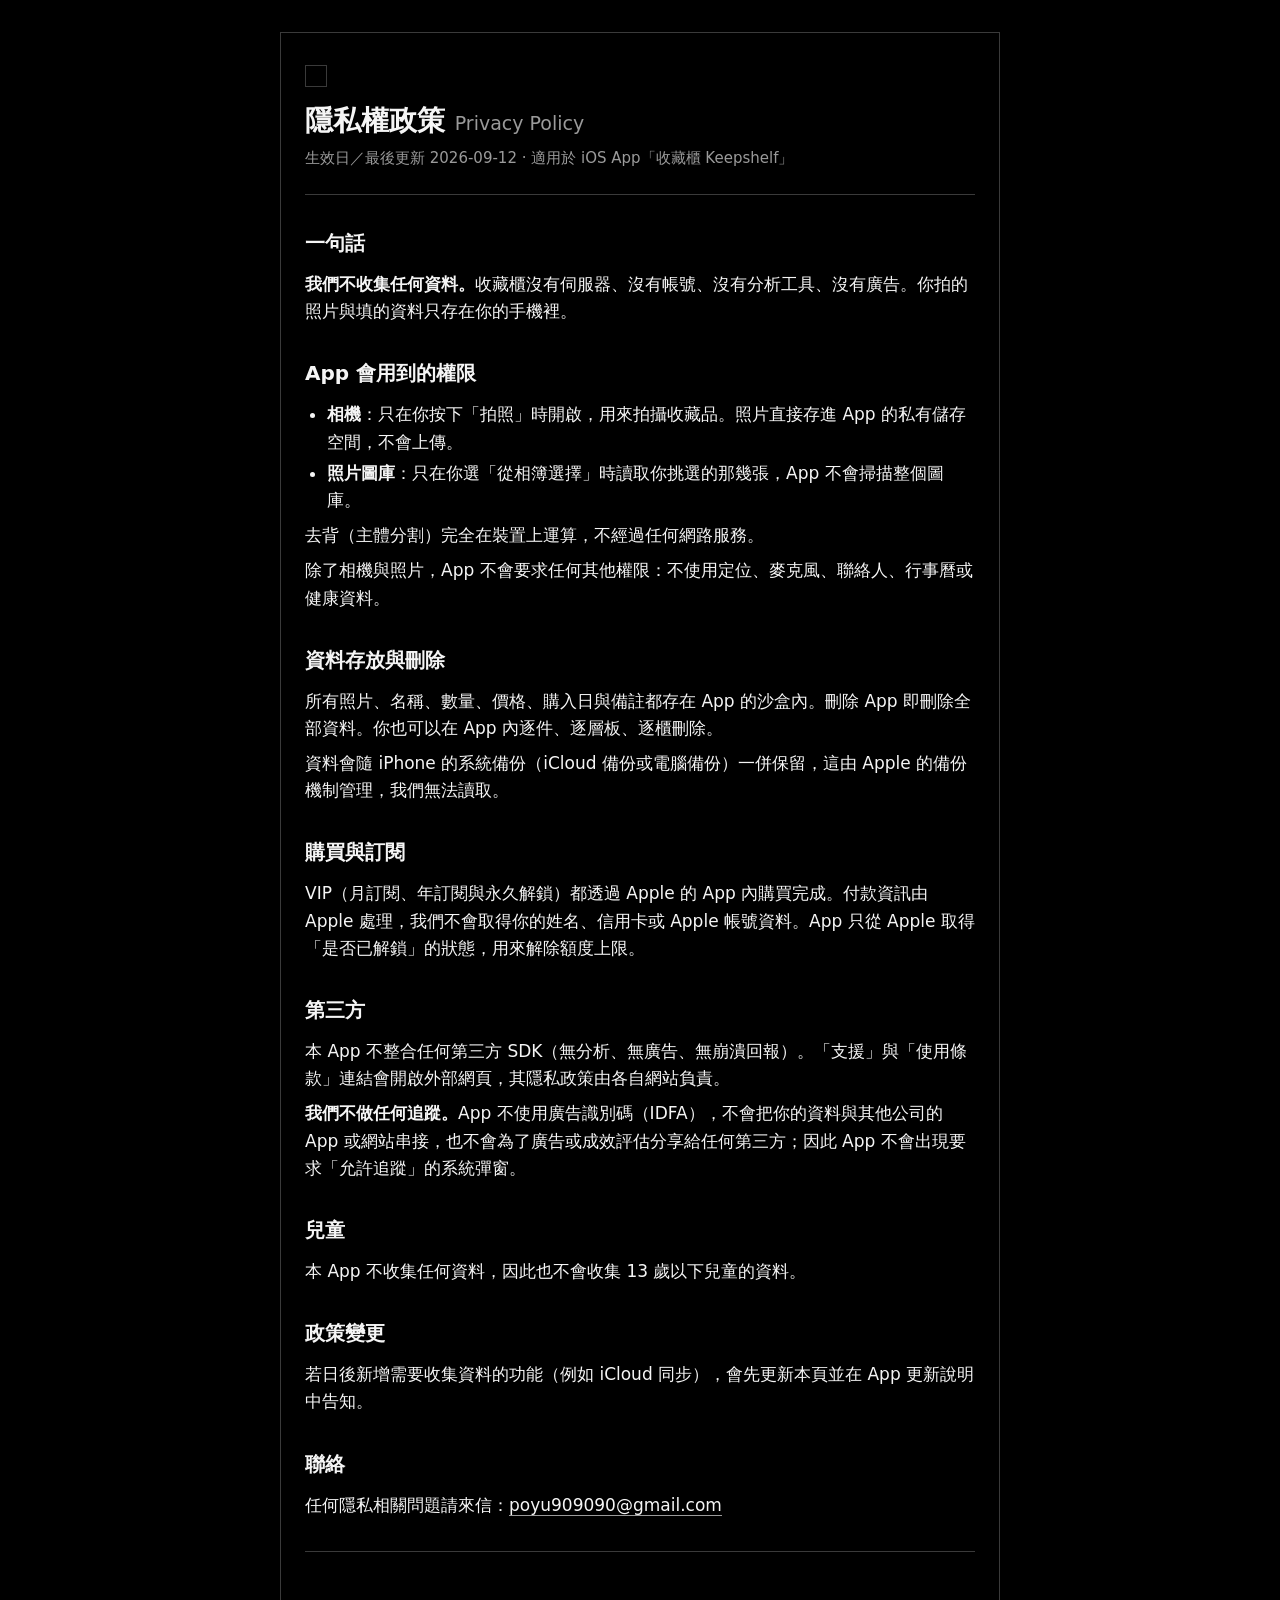
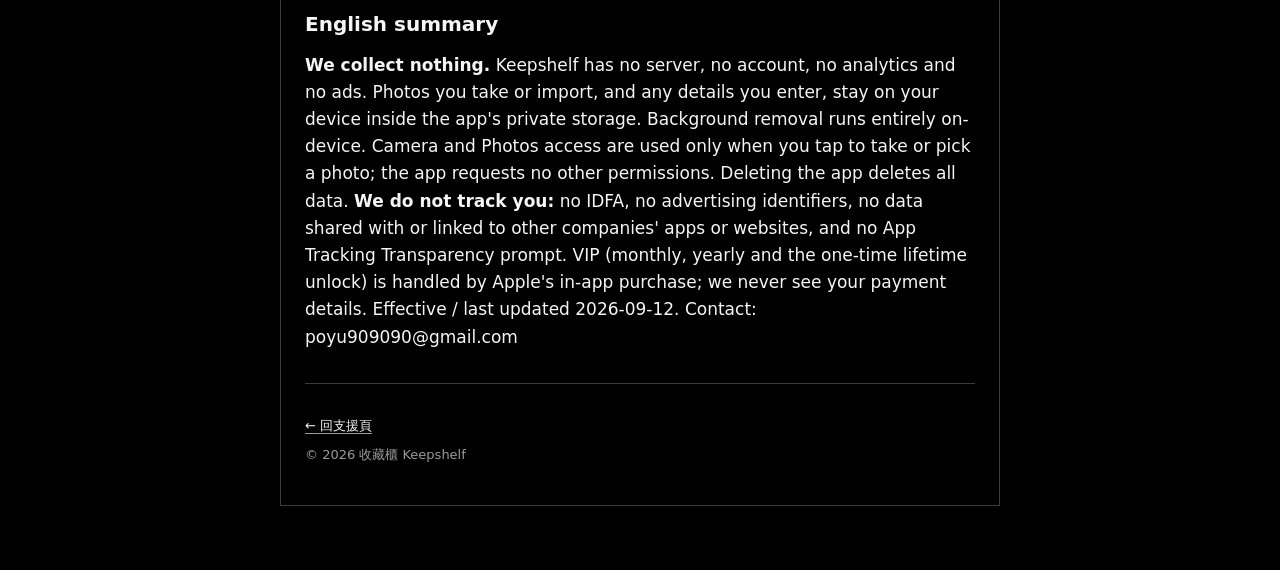
==== privacy.html @ c6007f99 "Add support and privacy pages for Keepshelf" ====
<!doctype html>
<html lang="zh-Hant">
<head>
<meta charset="utf-8">
<meta name="viewport" content="width=device-width, initial-scale=1">
<title>收藏櫃 Keepshelf — 隱私權政策</title>
<link rel="stylesheet" href="style.css">
</head>
<body>
<main class="panel">
  <header class="hero">
    <div class="mark" aria-hidden="true"></div>
    <h1>隱私權政策 <span class="en">Privacy Policy</span></h1>
    <p class="tagline">生效日／最後更新 2026-09-12 · 適用於 iOS App「收藏櫃 Keepshelf」</p>
  </header>

  <section>
    <h2>一句話</h2>
    <p><strong>我們不收集任何資料。</strong>收藏櫃沒有伺服器、沒有帳號、沒有分析工具、沒有廣告。你拍的照片與填的資料只存在你的手機裡。</p>
  </section>

  <section>
    <h2>App 會用到的權限</h2>
    <ul>
      <li><strong>相機</strong>：只在你按下「拍照」時開啟，用來拍攝收藏品。照片直接存進 App 的私有儲存空間，不會上傳。</li>
      <li><strong>照片圖庫</strong>：只在你選「從相簿選擇」時讀取你挑選的那幾張，App 不會掃描整個圖庫。</li>
    </ul>
    <p>去背（主體分割）完全在裝置上運算，不經過任何網路服務。</p>
    <p>除了相機與照片，App 不會要求任何其他權限：不使用定位、麥克風、聯絡人、行事曆或健康資料。</p>
  </section>

  <section>
    <h2>資料存放與刪除</h2>
    <p>所有照片、名稱、數量、價格、購入日與備註都存在 App 的沙盒內。刪除 App 即刪除全部資料。你也可以在 App 內逐件、逐層板、逐櫃刪除。</p>
    <p>資料會隨 iPhone 的系統備份（iCloud 備份或電腦備份）一併保留，這由 Apple 的備份機制管理，我們無法讀取。</p>
  </section>

  <section>
    <h2>購買與訂閱</h2>
    <p>VIP（月訂閱、年訂閱與永久解鎖）都透過 Apple 的 App 內購買完成。付款資訊由 Apple 處理，我們不會取得你的姓名、信用卡或 Apple 帳號資料。App 只從 Apple 取得「是否已解鎖」的狀態，用來解除額度上限。</p>
  </section>

  <section>
    <h2>第三方</h2>
    <p>本 App 不整合任何第三方 SDK（無分析、無廣告、無崩潰回報）。「支援」與「使用條款」連結會開啟外部網頁，其隱私政策由各自網站負責。</p>
    <p><strong>我們不做任何追蹤。</strong>App 不使用廣告識別碼（IDFA），不會把你的資料與其他公司的 App 或網站串接，也不會為了廣告或成效評估分享給任何第三方；因此 App 不會出現要求「允許追蹤」的系統彈窗。</p>
  </section>

  <section>
    <h2>兒童</h2>
    <p>本 App 不收集任何資料，因此也不會收集 13 歲以下兒童的資料。</p>
  </section>

  <section>
    <h2>政策變更</h2>
    <p>若日後新增需要收集資料的功能（例如 iCloud 同步），會先更新本頁並在 App 更新說明中告知。</p>
  </section>

  <section>
    <h2>聯絡</h2>
    <p>任何隱私相關問題請來信：<a href="mailto:poyu909090@gmail.com">poyu909090@gmail.com</a></p>
  </section>

  <section class="en-block" lang="en">
    <h2>English summary</h2>
    <p><strong>We collect nothing.</strong> Keepshelf has no server, no account, no analytics and no ads. Photos you take or import, and any details you enter, stay on your device inside the app's private storage. Background removal runs entirely on-device. Camera and Photos access are used only when you tap to take or pick a photo; the app requests no other permissions. Deleting the app deletes all data. <strong>We do not track you:</strong> no IDFA, no advertising identifiers, no data shared with or linked to other companies' apps or websites, and no App Tracking Transparency prompt. VIP (monthly, yearly and the one-time lifetime unlock) is handled by Apple's in-app purchase; we never see your payment details. Effective / last updated 2026-09-12. Contact: poyu909090@gmail.com</p>
  </section>

  <footer>
    <p><a href="index.html">← 回支援頁</a></p>
    <p class="sub">© 2026 收藏櫃 Keepshelf</p>
  </footer>
</main>
</body>
</html>
---- style.css ----
/* 收藏櫃 Keepshelf 支援站 — 方向 G「暗房聚光」:根目錄 DESIGN.md §1 黑 · 細框 · 內容色。
   值對齊 DesignTokens.swift(§4 色 7 個 / §6 間距 4-32 / 圓角 0-4-8-pill / 線 1px);
   §2 原則:純黑底、1px hairline 承重、系統字、選中=反白。禁漸層 / 陰影 / 材質 / chrome 彩色。 */
:root {
  --bg: #000000;        /* §4 bg：畫面底、卡面 */
  --surface: #161616;   /* §4 surface：必須有面的東西（details、footer 磚） */
  --hairline: #3A3A3A;  /* §4 hairline：所有 1px 邊 */
  --ink: #F5F5F5;       /* §4 ink：主文、反白填底 */
  --sub: #9A9A9A;       /* §4 sub：唯一一階次文灰 */
  --on-fill: #000000;   /* §4 onFill：ink 填底上的字 */
  --space1: 4px; --space2: 8px; --space3: 12px; --space4: 16px; --space5: 24px; --space6: 32px;
  --radius-m: 4px; --radius-l: 8px;
}
* { box-sizing: border-box; }
html { color-scheme: dark; }
body {
  margin: 0; background: var(--bg); color: var(--ink);
  /* §5：系統 SF，繁中回退 PingFang 是正解不是代價。不捆綁字型、不用等寬 */
  font: 17px/1.6 -apple-system, BlinkMacSystemFont, system-ui, "PingFang TC",
        "Noto Sans TC", "Helvetica Neue", sans-serif;
  -webkit-font-smoothing: antialiased;
  padding: var(--space6) var(--space4) 64px;
}
/* §2 原則 3：框承重、面不承重 —— 卡面與底同色，存在感由 1px 線給 */
.panel {
  max-width: 720px; margin: 0 auto; background: var(--bg);
  border: 1px solid var(--hairline); border-radius: 0; /* §6 radiusS 0：直角是 G 的簽名 */
  padding: var(--space6) var(--space5);
}
.hero { border-bottom: 1px solid var(--hairline); padding-bottom: var(--space5); margin-bottom: var(--space2); }
/* 字標＝App Icon 的語法：一根細框圍著一件孤品 */
.mark {
  width: 22px; height: 22px; background: var(--bg);
  border: 1px solid var(--hairline); margin-bottom: var(--space4);
}
h1 { font-size: 28px; line-height: 1.25; font-weight: 600; margin: 0 0 var(--space2); }
h1 .en { color: var(--sub); font-weight: 400; font-size: 19px; }
.tagline { color: var(--sub); margin: 0; font-size: 15px; }
h2 { font-size: 20px; font-weight: 600; margin: var(--space6) 0 var(--space3); }
p { margin: var(--space2) 0; }
ul { padding-left: 22px; margin: var(--space2) 0; }
li { margin: var(--space1) 0; }
strong { font-weight: 600; }
a { color: var(--ink); text-decoration: none; border-bottom: 1px solid var(--sub); }
/* §2 原則 4：選中／作用中 = ink 反白，全站唯一的強調語法 */
a:hover, a:focus-visible { background: var(--ink); color: var(--on-fill); border-bottom-color: var(--ink); }
details {
  background: var(--surface); border: 1px solid var(--hairline); border-radius: var(--radius-m);
  margin: var(--space2) 0; padding: var(--space3) var(--space4);
}
summary { cursor: pointer; font-weight: 500; font-size: 15px; }
details p { color: var(--sub); margin-bottom: 0; }
.en-block { margin-top: var(--space6); padding-top: var(--space5); border-top: 1px solid var(--hairline); }
footer { margin-top: var(--space6); padding-top: var(--space5); border-top: 1px solid var(--hairline); color: var(--sub); font-size: 13px; }
footer .sub { color: var(--sub); }
@media (max-width: 480px) {
  body { padding: var(--space4) var(--space2) 48px; }
  .panel { padding: var(--space5) var(--space4); }
  h1 { font-size: 24px; }
}
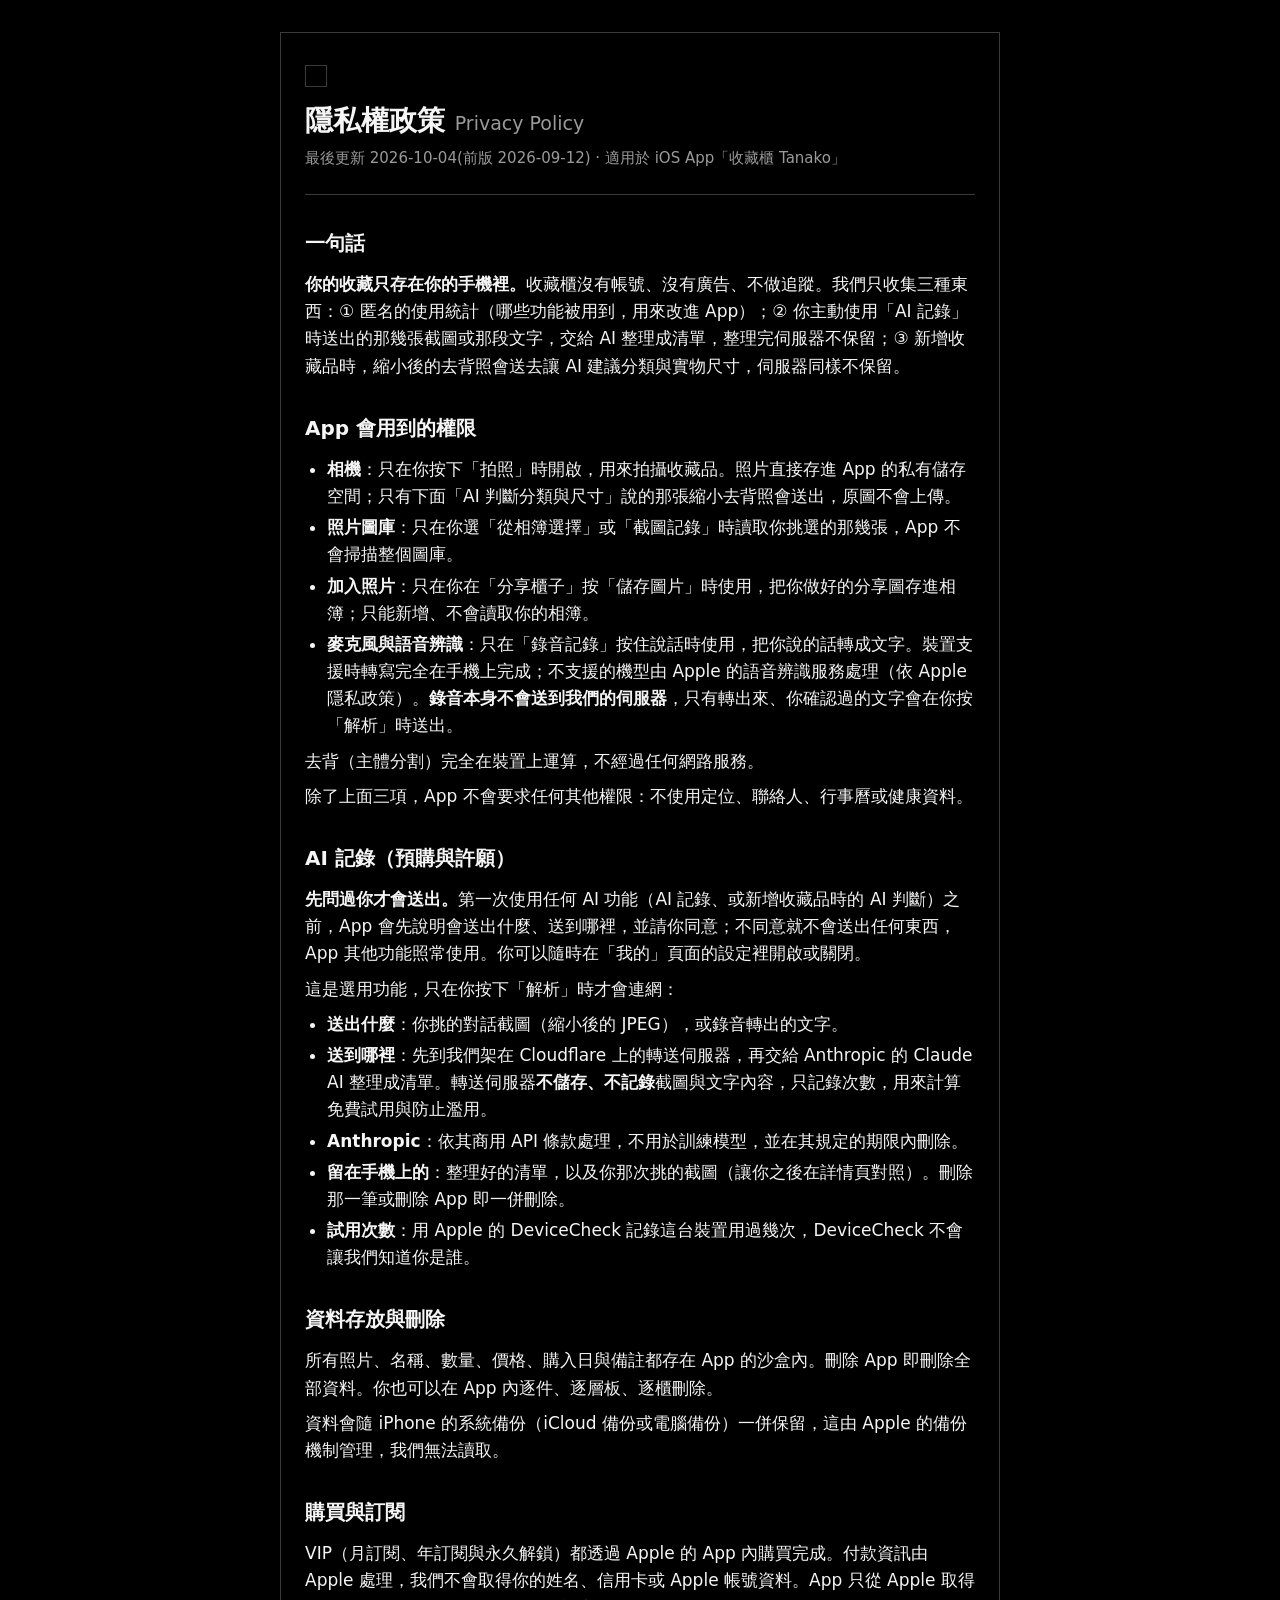
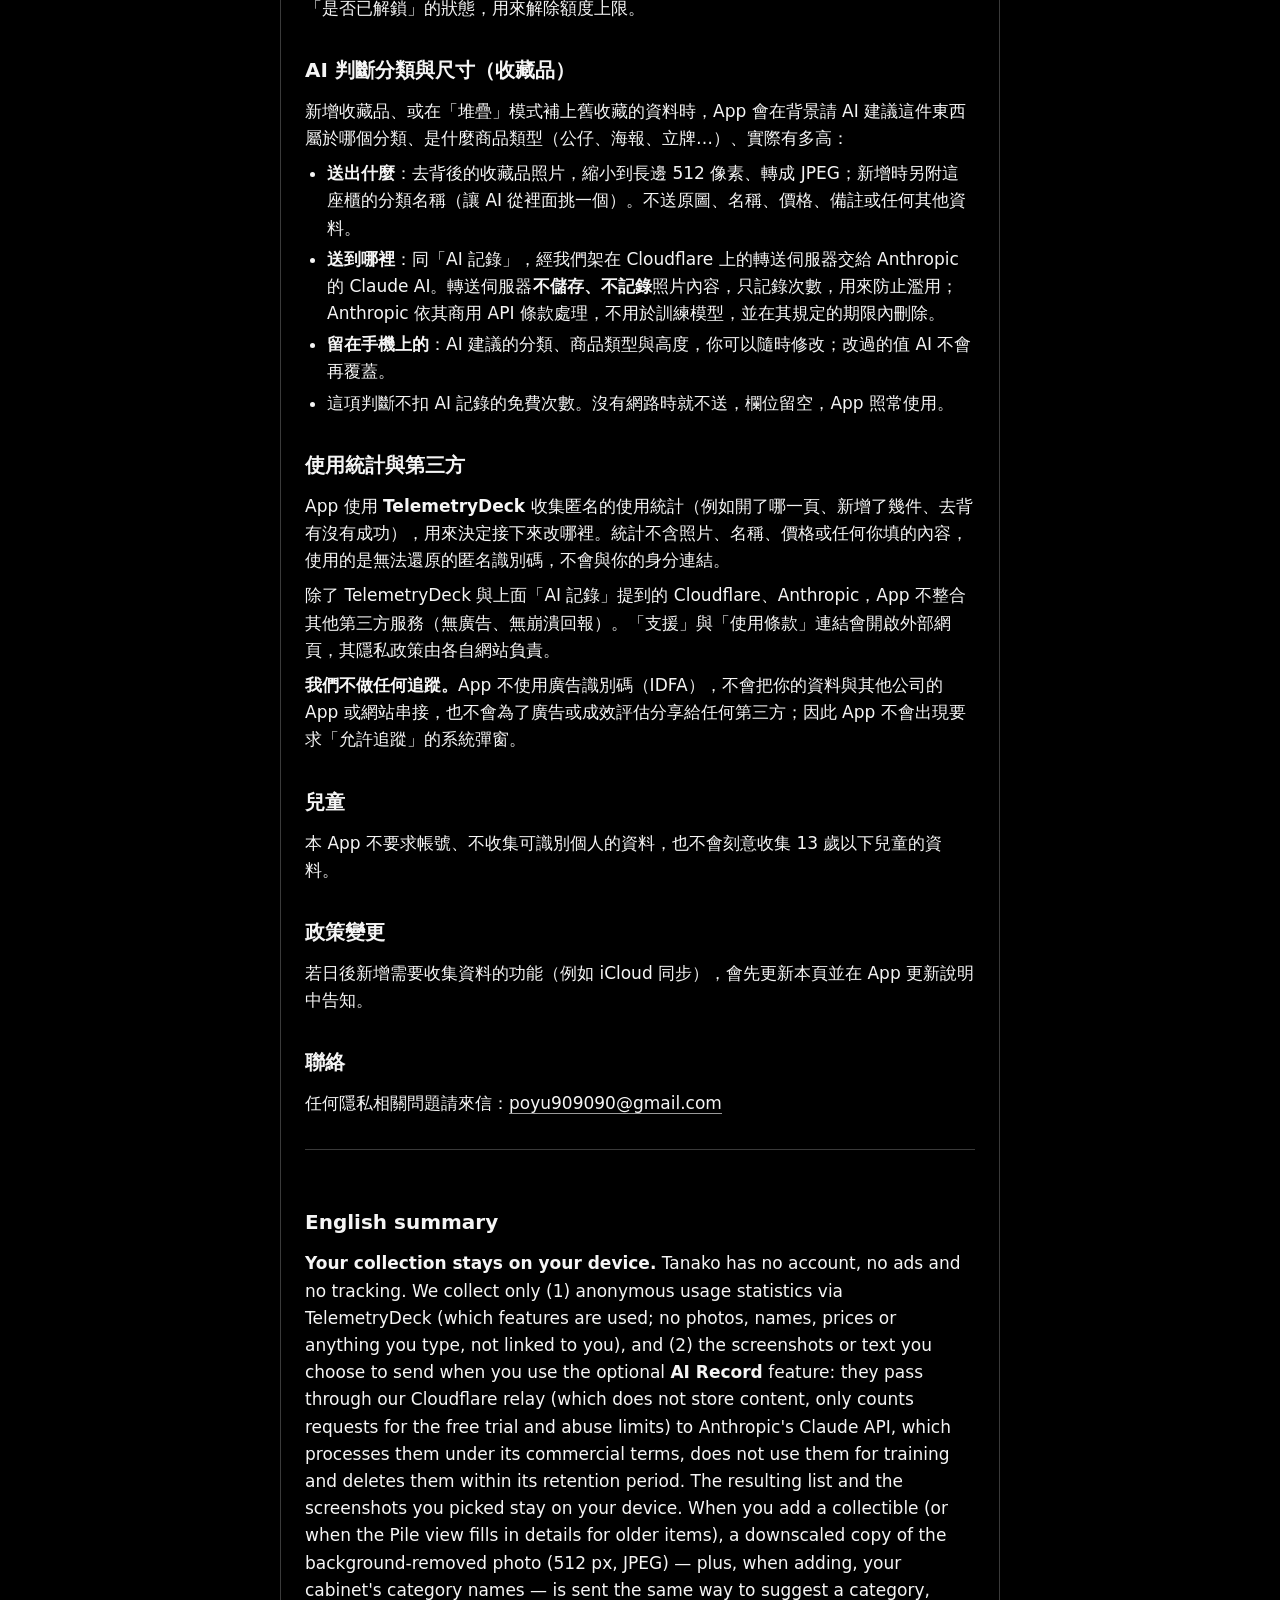
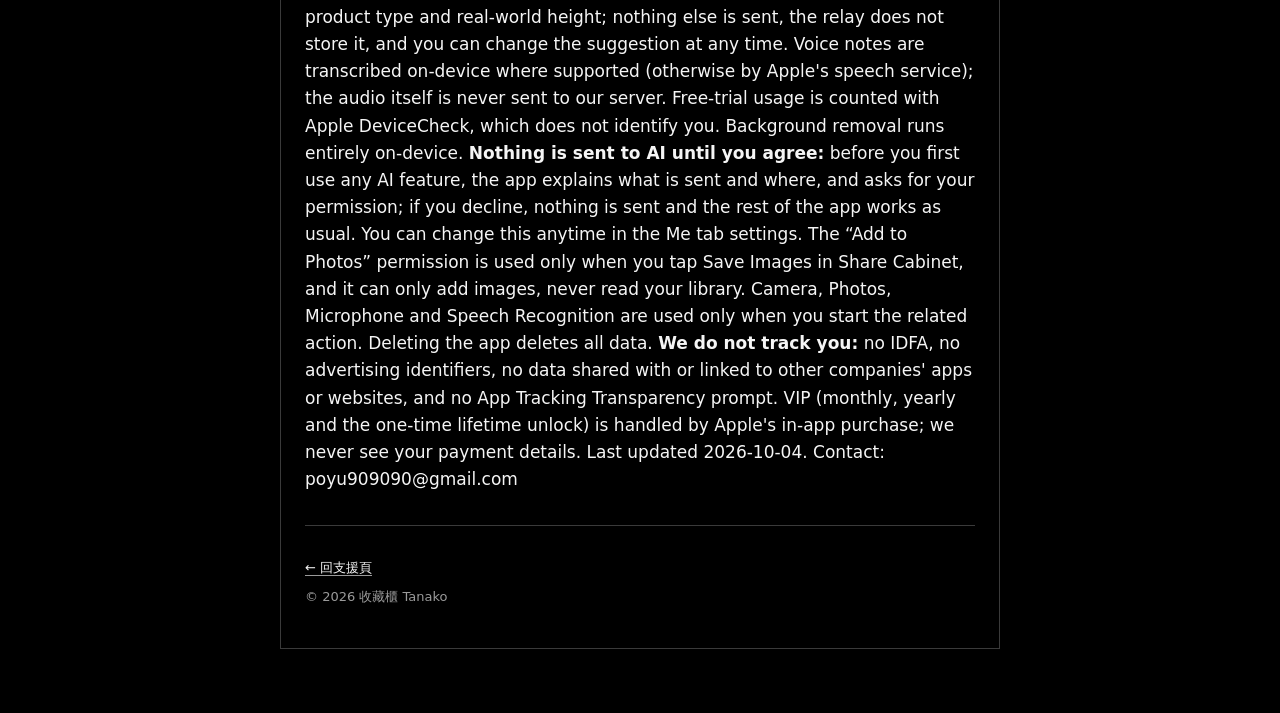
==== commit 6cddb830: "Add files via upload" ====
--- a/privacy.html
+++ b/privacy.html
@@ -3,7 +3,7 @@
 <head>
 <meta charset="utf-8">
 <meta name="viewport" content="width=device-width, initial-scale=1">
-<title>收藏櫃 Keepshelf — 隱私權政策</title>
+<title>收藏櫃 Tanako — 隱私權政策</title>
 <link rel="stylesheet" href="style.css">
 </head>
 <body>
@@ -11,22 +11,37 @@
   <header class="hero">
     <div class="mark" aria-hidden="true"></div>
     <h1>隱私權政策 <span class="en">Privacy Policy</span></h1>
-    <p class="tagline">生效日／最後更新 2026-09-12 · 適用於 iOS App「收藏櫃 Keepshelf」</p>
+    <p class="tagline">最後更新 2026-10-04(前版 2026-09-12) · 適用於 iOS App「收藏櫃 Tanako」</p>
   </header>
 
   <section>
     <h2>一句話</h2>
-    <p><strong>我們不收集任何資料。</strong>收藏櫃沒有伺服器、沒有帳號、沒有分析工具、沒有廣告。你拍的照片與填的資料只存在你的手機裡。</p>
+    <p><strong>你的收藏只存在你的手機裡。</strong>收藏櫃沒有帳號、沒有廣告、不做追蹤。我們只收集三種東西：① 匿名的使用統計（哪些功能被用到，用來改進 App）；② 你主動使用「AI 記錄」時送出的那幾張截圖或那段文字，交給 AI 整理成清單，整理完伺服器不保留；③ 新增收藏品時，縮小後的去背照會送去讓 AI 建議分類與實物尺寸，伺服器同樣不保留。</p>
   </section>
 
   <section>
     <h2>App 會用到的權限</h2>
     <ul>
-      <li><strong>相機</strong>：只在你按下「拍照」時開啟，用來拍攝收藏品。照片直接存進 App 的私有儲存空間，不會上傳。</li>
-      <li><strong>照片圖庫</strong>：只在你選「從相簿選擇」時讀取你挑選的那幾張，App 不會掃描整個圖庫。</li>
+      <li><strong>相機</strong>：只在你按下「拍照」時開啟，用來拍攝收藏品。照片直接存進 App 的私有儲存空間；只有下面「AI 判斷分類與尺寸」說的那張縮小去背照會送出，原圖不會上傳。</li>
+      <li><strong>照片圖庫</strong>：只在你選「從相簿選擇」或「截圖記錄」時讀取你挑選的那幾張，App 不會掃描整個圖庫。</li>
+      <li><strong>加入照片</strong>：只在你在「分享櫃子」按「儲存圖片」時使用，把你做好的分享圖存進相簿；只能新增、不會讀取你的相簿。</li>
+      <li><strong>麥克風與語音辨識</strong>：只在「錄音記錄」按住說話時使用，把你說的話轉成文字。裝置支援時轉寫完全在手機上完成；不支援的機型由 Apple 的語音辨識服務處理（依 Apple 隱私政策）。<strong>錄音本身不會送到我們的伺服器</strong>，只有轉出來、你確認過的文字會在你按「解析」時送出。</li>
     </ul>
     <p>去背（主體分割）完全在裝置上運算，不經過任何網路服務。</p>
-    <p>除了相機與照片，App 不會要求任何其他權限：不使用定位、麥克風、聯絡人、行事曆或健康資料。</p>
+    <p>除了上面三項，App 不會要求任何其他權限：不使用定位、聯絡人、行事曆或健康資料。</p>
+  </section>
+
+  <section>
+    <h2>AI 記錄（預購與許願）</h2>
+    <p><strong>先問過你才會送出。</strong>第一次使用任何 AI 功能（AI 記錄、或新增收藏品時的 AI 判斷）之前，App 會先說明會送出什麼、送到哪裡，並請你同意；不同意就不會送出任何東西，App 其他功能照常使用。你可以隨時在「我的」頁面的設定裡開啟或關閉。</p>
+    <p>這是選用功能，只在你按下「解析」時才會連網：</p>
+    <ul>
+      <li><strong>送出什麼</strong>：你挑的對話截圖（縮小後的 JPEG），或錄音轉出的文字。</li>
+      <li><strong>送到哪裡</strong>：先到我們架在 Cloudflare 上的轉送伺服器，再交給 Anthropic 的 Claude AI 整理成清單。轉送伺服器<strong>不儲存、不記錄</strong>截圖與文字內容，只記錄次數，用來計算免費試用與防止濫用。</li>
+      <li><strong>Anthropic</strong>：依其商用 API 條款處理，不用於訓練模型，並在其規定的期限內刪除。</li>
+      <li><strong>留在手機上的</strong>：整理好的清單，以及你那次挑的截圖（讓你之後在詳情頁對照）。刪除那一筆或刪除 App 即一併刪除。</li>
+      <li><strong>試用次數</strong>：用 Apple 的 DeviceCheck 記錄這台裝置用過幾次，DeviceCheck 不會讓我們知道你是誰。</li>
+    </ul>
   </section>
 
   <section>
@@ -41,14 +56,26 @@
   </section>
 
   <section>
-    <h2>第三方</h2>
-    <p>本 App 不整合任何第三方 SDK（無分析、無廣告、無崩潰回報）。「支援」與「使用條款」連結會開啟外部網頁，其隱私政策由各自網站負責。</p>
+    <h2>AI 判斷分類與尺寸（收藏品）</h2>
+    <p>新增收藏品、或在「堆疊」模式補上舊收藏的資料時，App 會在背景請 AI 建議這件東西屬於哪個分類、是什麼商品類型（公仔、海報、立牌…）、實際有多高：</p>
+    <ul>
+      <li><strong>送出什麼</strong>：去背後的收藏品照片，縮小到長邊 512 像素、轉成 JPEG；新增時另附這座櫃的分類名稱（讓 AI 從裡面挑一個）。不送原圖、名稱、價格、備註或任何其他資料。</li>
+      <li><strong>送到哪裡</strong>：同「AI 記錄」，經我們架在 Cloudflare 上的轉送伺服器交給 Anthropic 的 Claude AI。轉送伺服器<strong>不儲存、不記錄</strong>照片內容，只記錄次數，用來防止濫用；Anthropic 依其商用 API 條款處理，不用於訓練模型，並在其規定的期限內刪除。</li>
+      <li><strong>留在手機上的</strong>：AI 建議的分類、商品類型與高度，你可以隨時修改；改過的值 AI 不會再覆蓋。</li>
+      <li>這項判斷不扣 AI 記錄的免費次數。沒有網路時就不送，欄位留空，App 照常使用。</li>
+    </ul>
+  </section>
+
+  <section>
+    <h2>使用統計與第三方</h2>
+    <p>App 使用 <strong>TelemetryDeck</strong> 收集匿名的使用統計（例如開了哪一頁、新增了幾件、去背有沒有成功），用來決定接下來改哪裡。統計不含照片、名稱、價格或任何你填的內容，使用的是無法還原的匿名識別碼，不會與你的身分連結。</p>
+    <p>除了 TelemetryDeck 與上面「AI 記錄」提到的 Cloudflare、Anthropic，App 不整合其他第三方服務（無廣告、無崩潰回報）。「支援」與「使用條款」連結會開啟外部網頁，其隱私政策由各自網站負責。</p>
     <p><strong>我們不做任何追蹤。</strong>App 不使用廣告識別碼（IDFA），不會把你的資料與其他公司的 App 或網站串接，也不會為了廣告或成效評估分享給任何第三方；因此 App 不會出現要求「允許追蹤」的系統彈窗。</p>
   </section>
 
   <section>
     <h2>兒童</h2>
-    <p>本 App 不收集任何資料，因此也不會收集 13 歲以下兒童的資料。</p>
+    <p>本 App 不要求帳號、不收集可識別個人的資料，也不會刻意收集 13 歲以下兒童的資料。</p>
   </section>
 
   <section>
@@ -63,12 +90,12 @@
 
   <section class="en-block" lang="en">
     <h2>English summary</h2>
-    <p><strong>We collect nothing.</strong> Keepshelf has no server, no account, no analytics and no ads. Photos you take or import, and any details you enter, stay on your device inside the app's private storage. Background removal runs entirely on-device. Camera and Photos access are used only when you tap to take or pick a photo; the app requests no other permissions. Deleting the app deletes all data. <strong>We do not track you:</strong> no IDFA, no advertising identifiers, no data shared with or linked to other companies' apps or websites, and no App Tracking Transparency prompt. VIP (monthly, yearly and the one-time lifetime unlock) is handled by Apple's in-app purchase; we never see your payment details. Effective / last updated 2026-09-12. Contact: poyu909090@gmail.com</p>
+    <p><strong>Your collection stays on your device.</strong> Tanako has no account, no ads and no tracking. We collect only (1) anonymous usage statistics via TelemetryDeck (which features are used; no photos, names, prices or anything you type, not linked to you), and (2) the screenshots or text you choose to send when you use the optional <strong>AI Record</strong> feature: they pass through our Cloudflare relay (which does not store content, only counts requests for the free trial and abuse limits) to Anthropic's Claude API, which processes them under its commercial terms, does not use them for training and deletes them within its retention period. The resulting list and the screenshots you picked stay on your device. When you add a collectible (or when the Pile view fills in details for older items), a downscaled copy of the background-removed photo (512 px, JPEG) — plus, when adding, your cabinet's category names — is sent the same way to suggest a category, product type and real-world height; nothing else is sent, the relay does not store it, and you can change the suggestion at any time. Voice notes are transcribed on-device where supported (otherwise by Apple's speech service); the audio itself is never sent to our server. Free-trial usage is counted with Apple DeviceCheck, which does not identify you. Background removal runs entirely on-device. <strong>Nothing is sent to AI until you agree:</strong> before you first use any AI feature, the app explains what is sent and where, and asks for your permission; if you decline, nothing is sent and the rest of the app works as usual. You can change this anytime in the Me tab settings. The “Add to Photos” permission is used only when you tap Save Images in Share Cabinet, and it can only add images, never read your library. Camera, Photos, Microphone and Speech Recognition are used only when you start the related action. Deleting the app deletes all data. <strong>We do not track you:</strong> no IDFA, no advertising identifiers, no data shared with or linked to other companies' apps or websites, and no App Tracking Transparency prompt. VIP (monthly, yearly and the one-time lifetime unlock) is handled by Apple's in-app purchase; we never see your payment details. Last updated 2026-10-04. Contact: poyu909090@gmail.com</p>
   </section>
 
   <footer>
     <p><a href="index.html">← 回支援頁</a></p>
-    <p class="sub">© 2026 收藏櫃 Keepshelf</p>
+    <p class="sub">© 2026 收藏櫃 Tanako</p>
   </footer>
 </main>
 </body>
